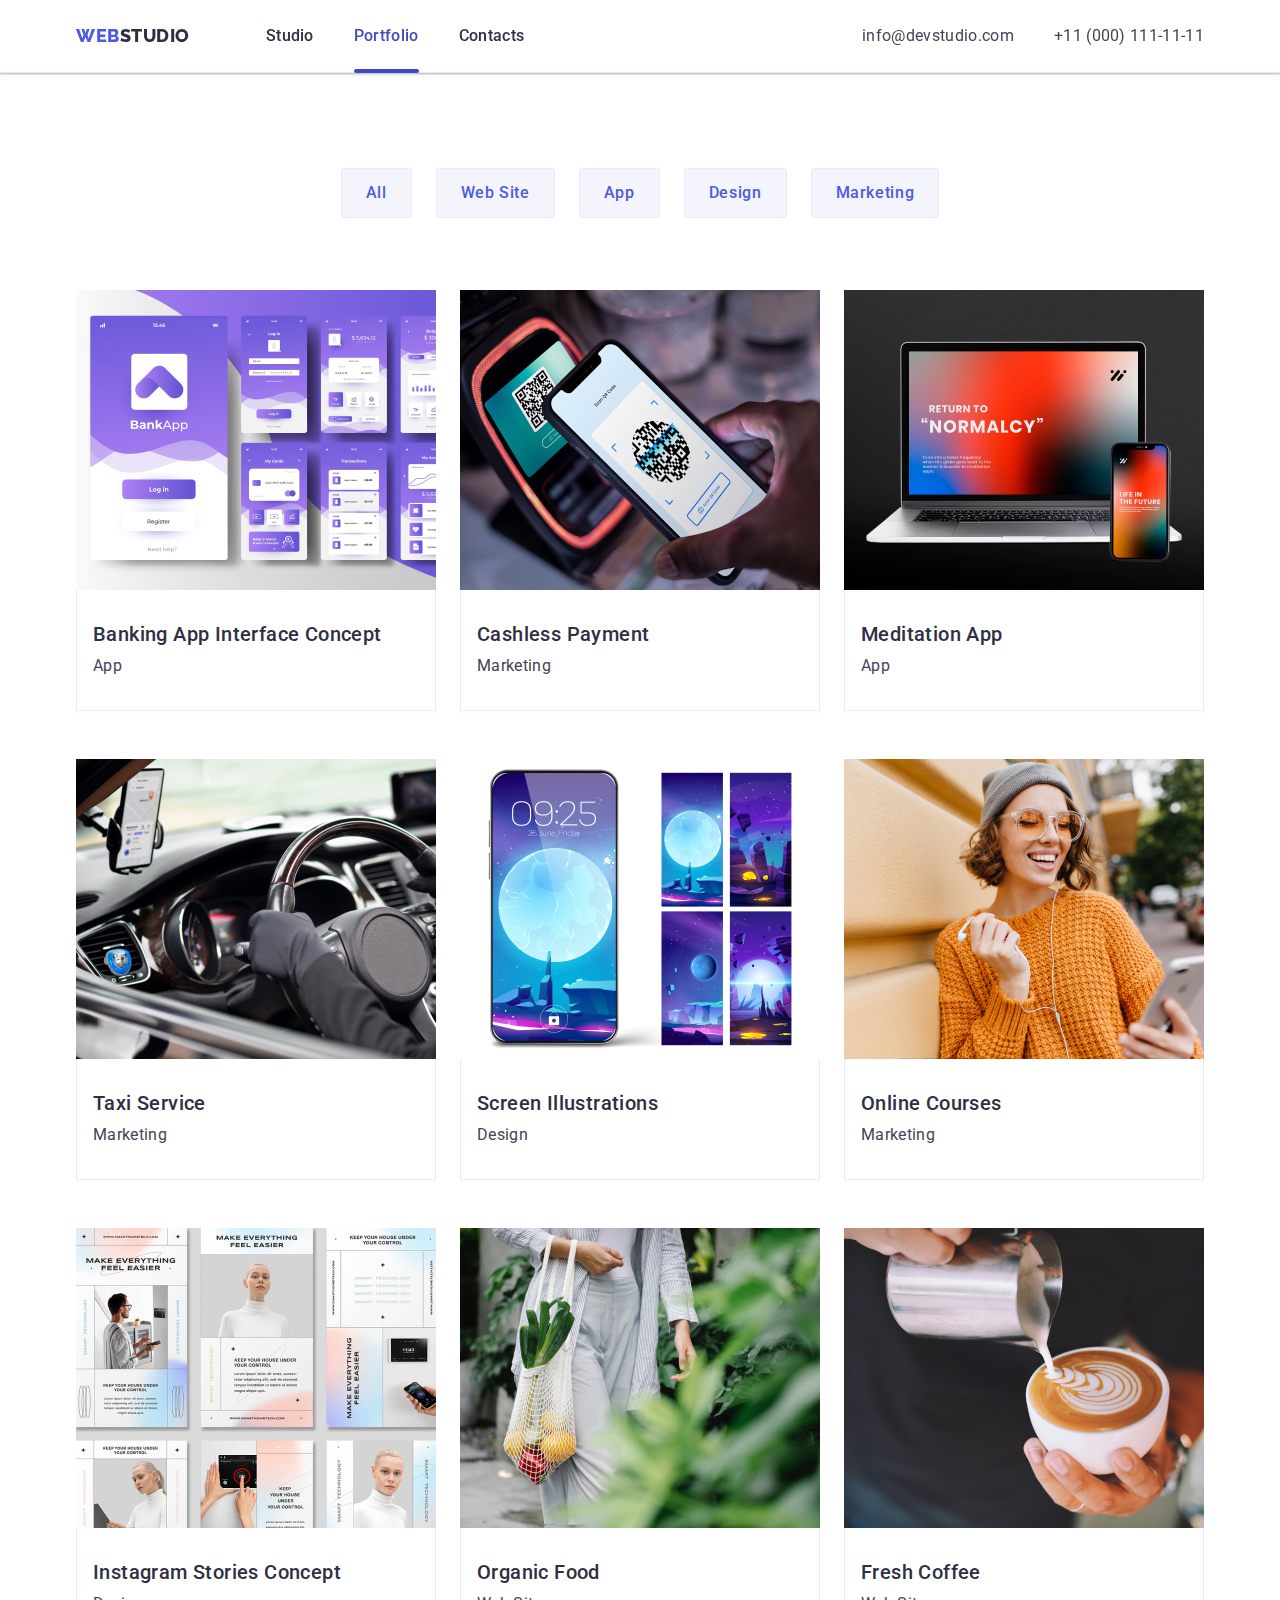
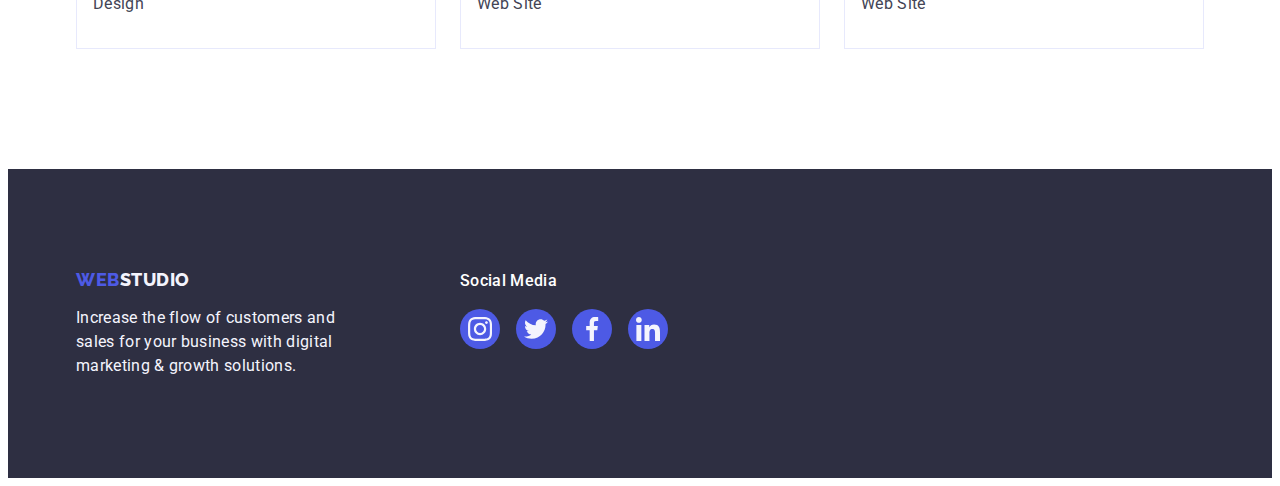
==== portfolio.html @ 29285bf5 "Initial commit" ====
<!DOCTYPE html>
<html lang="en">


<head>
    <meta charset="UTF-8">
    <meta http-equiv="X-UA-Compatible" content="IE=edge">
    <meta name="viewport" content="width=device-width, initial-scale=1.0">
    <title>Portfolio</title>
    <link rel="preconnect" href="https://fonts.googleapis.com">
    <link rel="preconnect" href="https://fonts.gstatic.com" crossorigin>
    <link
        href="https://fonts.googleapis.com/css2?family=Raleway:wght@800&family=Roboto:wght@400;500;700;900&display=swap"
        rel="stylesheet">
    <link rel="stylesheet" href="https://cdnjs.cloudflare.com/ajax/libs/modern-normalize/1.1.0/modern-normalize.min.css"
        integrity="sha512-wpPYUAdjBVSE4KJnH1VR1HeZfpl1ub8YT/NKx4PuQ5NmX2tKuGu6U/JRp5y+Y8XG2tV+wKQpNHVUX03MfMFn9Q=="
        crossorigin="anonymous" referrerpolicy="no-referrer" />
    <link rel="stylesheet" href="./css/styles.css" />
</head>


<body>


    <!--Header-secton-->


    <header class="header">
        <div class="container header-container">
            <nav class="header-class nav-menu">
                <a class="link header-logo
" href="./index.html">Web<span class="header-logo-dark">Studio</span></a>


                <ul class="list nav">
                    <li><a class="link header-nav" href="./index.html">Studio</a></li>
                    <li><a class="link current header-nav" href="./portfolio.html">Portfolio</a></li>
                    <li><a class="link header-nav" href="">Contacts</a></li>
                </ul>
            </nav>


            <address class="contact">
                <ul class="address-links list">
                    <li><a class="link" href="mailto:info@devstudio.com">info@devstudio.com</a></li>
                    <li><a class="link" href="tel:+110001111111">+11 (000) 111-11-11</a></li>
                </ul>
            </address>
        </div>
    </header>
    <!--Header-section-->



    <main>


        <!--Section1-buttons-->

        <div class="hero-section">
        <section class="section buttons-section">
            <div class="container">
                <h1 class="visually-hidden">Our-portfolio</h1>
                <ul class="buttons-list list">
                    <li><button class="buttons-item" type="button">All</button></li>
                    <li><button class="buttons-item" type="button">Web Site</button></li>
                    <li><button class="buttons-item" type="button">App</button></li>
                    <li><button class="buttons-item" type="button">Design</button></li>
                    <li><button class="buttons-item" type="button">Marketing</button></li>
                </ul>

<!--Portfolio-list-9icons-->



                <ul class="portfolio list">
                    <li class="app-portfolio-card">
                        <a class="link portfolio-link" href="">
                            <div class="portfolio-box"><img class="portfolio-icon" src="./images/BankingApp.jpg"
                                alt="BankingApp" width="360">
                                <p class="portfolio-flip-card">14 Stylish and User-Friendly App Design Concepts · Task Manager App · Calorie Tracker App · Exotic Fruit Ecommerce App · Cloud Storage App</p>
                            </div>
                                <div class="app-portfolio-container">
                                <h2 class="title">Banking App Interface Concept</h2>
                                <p class="subtitle">App</p>
                            </div>
                        </a>
                    </li>
                    <li class="app-portfolio-card">
                        <a class="link portfolio-link" href="">
                            <div class="portfolio-box"><img class="portfolio-icon" src="./images/CashlessPayment.jpg"
                                alt="CashlessPayment" width="360">
                                <p class="portfolio-flip-card">14 Stylish and User-Friendly App Design Concepts · Task Manager App · Calorie Tracker App · Exotic Fruit Ecommerce App · Cloud Storage App</p>
                            </div>
                                <div class="app-portfolio-container">
                                <h2 class="title">Cashless Payment</h2>
                                <p class="subtitle">Marketing</p>
                            </div>
                        </a>
                    </li>
                    <li class="app-portfolio-card">
                        <a class="link portfolio-link" href="">
                            <div class="portfolio-box"><img class="portfolio-icon" src="./images/MeditationApp.jpg"
                                alt="MeditationApp" width="360">
                                <p class="portfolio-flip-card">14 Stylish and User-Friendly App Design Concepts · Task Manager App · Calorie Tracker App · Exotic Fruit Ecommerce App · Cloud Storage App</p>
                           </div>
                                <div class="app-portfolio-container">
                                <h2 class="title">Meditation App</h2>
                                <p class="subtitle">App</p>
                            </div>
                        </a>
                    </li>
                    <li class="app-portfolio-card">
                        <a class="link portfolio-link" href="">
                            <div class="portfolio-box"><img class="portfolio-icon" src="./images/TaxiService.jpg"
                                alt="TaxiService" width="360">
                                <p class="portfolio-flip-card">14 Stylish and User-Friendly App Design Concepts · Task Manager App · Calorie Tracker App · Exotic Fruit Ecommerce App · Cloud Storage App</p>
                            </div>
                                <div class="app-portfolio-container">
                                <h2 class="title">Taxi Service</h2>
                                <p class="subtitle">Marketing</p>
                            </div>
                        </a>
                    </li>
                    <li class="app-portfolio-card">
                        <a class="link portfolio-link" href="">
                            <div class="portfolio-box"><img class="portfolio-icon" src="./images/ScreenIllustrations.jpg"
                                alt="ScreenIllustrations" width="360">
                                <p class="portfolio-flip-card">14 Stylish and User-Friendly App Design Concepts · Task Manager App · Calorie Tracker App · Exotic Fruit Ecommerce App · Cloud Storage App</p>
                            </div>
                                <div class="app-portfolio-container">
                                <h2 class="title">Screen Illustrations</h2>
                                <p class="subtitle">Design</p>
                            </div>
                        </a>
                    </li>
                    <li class="app-portfolio-card">
                        <a class="link portfolio-link" href="">
                            <div class="portfolio-box"><img class="portfolio-icon" src="./images/OnlineCourses.jpg"
                                alt="OnlineCourses" width="360">
                                <p class="portfolio-flip-card">14 Stylish and User-Friendly App Design Concepts · Task Manager App · Calorie Tracker App · Exotic Fruit Ecommerce App · Cloud Storage App</p>
                            </div>
                                <div class="app-portfolio-container">
                                <h2 class="title">Online Courses</h2>
                                <p class="subtitle">Marketing</p>
                            </div>
                        </a>
                    </li>
                    <li class="app-portfolio-card">
                        <a class="link portfolio-link" href="">
                            <div class="portfolio-box"><img class="portfolio-icon" src="./images/InstagramStories.jpg"
                                alt="InstagramStories" width="360">
                                <p class="portfolio-flip-card">14 Stylish and User-Friendly App Design Concepts · Task Manager App · Calorie Tracker App · Exotic Fruit Ecommerce App · Cloud Storage App</p>
                            </div>
                                <div class="app-portfolio-container">
                                <h2 class="title">Instagram Stories Concept</h2>
                                <p class="subtitle">Design</p>
                            </div>
                        </a>
                    </li>
                    <li class="app-portfolio-card">
                        <a class="link portfolio-link" href="">
                            <div class="portfolio-box"><img class="portfolio-icon" src="./images/OrganicFood.jpg"
                                alt="OrganicFood" width="360">
                                <p class="portfolio-flip-card">14 Stylish and User-Friendly App Design Concepts · Task Manager App · Calorie Tracker App · Exotic Fruit Ecommerce App · Cloud Storage App</p>
                            </div>
                                <div class="app-portfolio-container">
                                <h2 class="title">Organic Food</h2>
                                <p class="subtitle">Web Site</p>
                            </div>
                        </a>
                    </li>
                    <li class="app-portfolio-card">
                        <a class="link portfolio-link" href="">
                            <div class="portfolio-box"><img class="portfolio-icon" src="./images/FreshCoffee.jpg"
                                alt="FreshCoffee" width="360">
                                <p class="portfolio-flip-card">14 Stylish and User-Friendly App Design Concepts · Task Manager App · Calorie Tracker App · Exotic Fruit Ecommerce App · Cloud Storage App</p>
                            </div>
                                <div class="app-portfolio-container">
                                <h2 class="title">Fresh Coffee</h2>
                                <p class="subtitle">Web Site</p>
                            </div>
                        </a>
                    </li>
                </ul>
            </div>
        </section>

    </div>
    </main>


    <!--Footer-->


    <footer class="footer">
        <div class="container footer-all">
            <div class="footer-logo-container">
            <a class="link logo-webfooter" href="./index.html">Web<span class="footer-logo-light">Studio</span></a>
            <p class="footer-description">Increase the flow of customers and sales for your business with digital marketing &
                growth solutions.</p>
        </div>
<div class="footer-social">
    <h3 class="social-media">Social Media</h3>
    <ul class="social-list-bottom list">
        <li class="social-list-footer">
        <a href="#" class="social-list-footer-link">
        <svg class="social-list-icon-footer" width="24" height="24">
            <use href="./images/icon.svg#icon-instagram"></use>
        </svg> 
    </a>
        </li>
        <li class="social-list-footer">
            <a href="#" class="social-list-footer-link">
            <svg class="social-list-icon-footer" width="24" height="24">
                <use href="./images/icon.svg#icon-twitter"></use>
            </svg> 
        </a>
            </li>
            <li class="social-list-footer">
                <a href="#" class="social-list-footer-link">
                <svg class="social-list-icon-footer" width="24" height="24">
                    <use href="./images/icon.svg#icon-facebook"></use>
                </svg> 
            </a>
                </li>
                <li class="social-list-footer">
                    <a href="#" class="social-list-footer-link">
                    <svg class="social-list-icon-footer" width="24" height="24">
                        <use href="./images/icon.svg#icon-linkedin"></use>
                    </svg>
                </a>
                    </li>
    </ul>
</div>
</div>
    </footer>



</body>


</html>
---- css/styles.css ----
:root {
    --fontfamily: "Roboto", sans-serif;
    --fontfamilysecond: "Raleway", sans-serif;
    --maincolor: #434455;
    --textcolor: #2e2f42;
    --secondarycolor: #f4f4fd;
    --backgroundcolor: #ffffff;
    --logowebcolor: #4d5ae5;
    --activebackbtncolor: #404bbf;
    --btnbordercolor: #e7e9fc;
    --icon-color: #afb1b8;
    --header-idx:10;
    --modal-idx:100;
    --cubic: cubic-bezier(0.4, 0, 0.2, 1);
  }
  
  body {
    font-family: var(--fontfamily);
    color: var(--maincolor);
    background-color: var(--backgroundcolor);
  }
  
  
  .list {
    list-style: none;
  }
  
  
  .link {
    text-decoration: none;
  }
  
  
  h1,
  h2,
  h3,
  h4,
  p {
    margin-top: 0;
    margin-bottom: 0;
  }
  
  
  ul,
  ol {
    margin-top: 0;
    margin-bottom: 0;
    padding-left: 0;
  }
  
  
  img {
    display: block;
  }
  
  
  .container {
    width: 1158px;
    padding: 0 15px;
    margin-left: auto;
    margin-right: auto;
  }
  
  
  
  html {
    box-sizing: border-box;
  }
  
  

  
  
  .box {
    outline: 2px solid orangered;
  }
  
  
  *,
  *::before,
  *::after {
    box-sizing: inherit;
  }
  
  
  .title {
    margin-bottom: 8px;
    color: var(--textcolor);
    font-size: 20px;
    line-height: 1.5;
    letter-spacing: 0.02em;
    font-weight: 500;
  }
  
  
  .visually-hidden {
    position: absolute;
    width: 1px;
    height: 1px;
    margin: -1px;
    border: 0;
    padding: 0;
  
  
    white-space: nowrap;
    clip-path: inset(100%);
    clip: rect(0 0 0 0);
    overflow: hidden;
  }
  
  
  
  
  .header {
    position:fixed;
    border-bottom: 1px solid var(--btnbordercolor);
    box-shadow:0px 2px 1px rgba(46, 47, 66, 0.08), 0px 1px 1px rgba(46, 47, 66, 0.16), 0px 1px 6px rgba(46, 47, 66, 0.08);
  z-index: var(--header-idx);
  background-color: var(--backgroundcolor);
  width:100%;
  top:0;
  left:0;
  }
  
  
  .header-container {
    display: flex;
    align-items: center;
  }
  
  
  .header-class{
    display: flex;
    align-items: center;
  }
  
  
  .nav-menu > a {
    font-size: 18px;
    font-weight: 800;
    font-size: 18px;
    line-height: 1.17;
    letter-spacing: 0.03em;
    text-transform: uppercase;
  }
  
  
  .header-logo {
    color: var(--logowebcolor);
    font-family: var(--fontfamilysecond);
    margin-right: 76px;
  }
  
  
  
  
  .header-logo-dark{
    color: var(--textcolor);
    font-family: var(--fontfamilysecond);
  }
  
  
  
  
  
  .footer-logo-light{
    color: var(--secondarycolor);
    font-family: var(--fontfamilysecond);
  }
  
  
  .nav {
    display: flex;
    align-items: center;
    gap: 40px;
  }
  
  
  .header-nav{
    position:relative;
    display: block;
    font-weight: 500;
    line-height: 1.5;
    letter-spacing: 0.02em;
    color: var(--textcolor);
    padding: 24px 0;
    transition: color 250ms var(--cubic); 
  }
  
  
  .header-nav:hover,
  .header-nav:focus{
  color: var(--activebackbtncolor);
  }
  
  .header-nav::after{
    content: '';
    position:absolute;
    bottom: -1px;
    left:0;
    display: block;
    width: 100%;
    height: 4px;
    border-radius: 2px;
    transition: background-color 250ms var(--cubic); 
  }
  
  .header-nav:hover::after ,
  .header-nav:focus::after {
  background-color: var(--activebackbtncolor);
  }
  
  .current.header-nav::after{
    background-color: var(--activebackbtncolor);
  }

  .current.header-nav{
    color: var(--activebackbtncolor);
  }
  .contact{
    font-style: normal;
    margin-left: auto;
  }
  
  
  .address-links {
    display: flex;
    align-items: center;
    gap: 40px;
  }
  
  
  .address-links .link {
    font-weight: 400;
    line-height: 1.5;
    letter-spacing: 0.02em;
    color: var(--maincolor);
    transition: color 250ms var(--cubic);
  }
  
  
  .address-links .link:hover,
  .address-links .link:focus {
    color: var(--activebackbtncolor);
  }
  

  .hero-image{
    background-image:linear-gradient(rgba(46, 47, 66, 0.7), rgba(46, 47, 66, 0.7)), url('../images/people-office1.jpg');
    background-size: cover;
    background-position: center;
    background-repeat: no-repeat;
  max-width: 1440px;
    text-align: center;
    padding: 188px 0;
    margin-left: auto;
    margin-right: auto;
  }
  
  .hero-section{
margin-top: 72px;
  }
  
  .hero-text {
    font-weight: 700;
    font-size: 56px;
    line-height: 1.07;
    margin-top: 0;
    margin-right: auto;
    margin-left: auto;
    letter-spacing: 0.02em;
    color: var(--backgroundcolor);
    margin-bottom: 40px;
    display: block;
    max-width: 496px;
  }
  
  
  .button-order{
    font-weight: 500;
    font-size: 16px;
    line-height: 1.5;
    align-items: center;
    letter-spacing: 0.04em;
    font-family: var(--fontfamily);
    color: var(--backgroundcolor);
    background-color: var(--logowebcolor);
    cursor: pointer;
    border-radius: 4px;
    padding: 16px 32px;
    display: block;
    margin-left: auto;
    margin-right: auto;
    min-width: 169px;
    height: 56px;
    border: none;
    transition: background-color 250ms var(--cubic); 
  }
  
  
  .button-order:hover,
  .button-order:focus {
    background-color: var(--activebackbtncolor);
  }
  
  
  
  
  .features {
    flex-basis: calc((100% - 72px) / 4);

  }
  
  
  .features-list {
    display: flex;
    gap: 24px;
  }
  
  
.tit .title {
    font-weight: 500;
    font-size: 20px;
    line-height: 1.2;
    letter-spacing: 0.02em;
    color: var(--textcolor);
    background-color: var(--backgroundcolor);
    margin-bottom: 8px;
  }

.text-title {
font-weight: 400;
font-size: 16px;
line-height: 1.5;
text-align: center;
letter-spacing: 0.02em;
color: var(--maincolor);
}
  
  .features-section {
    padding: 120px 0;
  }

  .features-icon-container{
    background-color: var(--secondarycolor);
    width: 264px;
    height: 112px;
    align-items: center;
    list-style: none;
    display: flex;
    border-radius:4px;
margin-bottom: 8px;
justify-content: center;
  }

  .features-list-icon{
    fill: var(--textcolor) ;
  }

  .features-description{
    font-weight: 400;
    font-size: 16px;
    line-height: 1.5;
    letter-spacing: 0.02em;
  }
  
  
  
  
  
  .work-mission{
    padding-bottom: 120px;
  }
  
  
  .work-mission-title{
    font-weight: 700;
    font-size: 36px;
    line-height: 1.11;
    text-align: center;
    letter-spacing: 0.02em;
    text-transform: capitalize;
    color: var(--textcolor);
    margin-top: 0;
    margin-bottom: 72px;
  }
  
  
  .work {
    display: flex;
    gap: 24px;
  }
  
  
  .work-image {
    display: block;
    flex-basis: calc((100% - 3 * 16px) / 3);
  }
  
  
  
  
  
  .our-team{
    background-color: var(--secondarycolor);
    padding:120px 0;
  }
  
  
  .team-card {
    background-color: var(--backgroundcolor);
    flex-basis: calc((100% - 72px) / 4);
    border-radius: 0px 0px 4px 4px;
    box-shadow: 0px 1px 6px rgba(46, 47, 66, 0.08), 0px 1px 1px rgba(46, 47, 66, 0.16), 0px 2px 1px rgba(46, 47, 66, 0.08);
  }
  
  
  .employee-container {
    padding: 32px 0;
    box-shadow: 0px 1px 6px rgba(46, 47, 66, 0.08),
      0px 1px 1px rgba(46, 47, 66, 0.16), 0px 2px 1px rgba(46, 47, 66, 0.08);
    border-radius: 0px 0px 4px 4px;
  }
  
  
  .team-employee {
    text-align: center;
  }
  
  
  .our-team-title{
    font-weight: 700;
    font-size: 36px;
    line-height: 1.11;
    text-align: center;
    letter-spacing: 0.02em;
    text-transform: capitalize;
    color: var(--textcolor);
    margin-top: 0;
    margin-bottom: 72px;
  }
  
  
  .employee {
    display: flex;
    gap: 24px;
  }
  
  .social-list{
display: flex;
justify-content: center;
gap: 24px;
margin-top: 8px;
}

  .social-list-link {
    display: flex;
    justify-content: center;
    align-items: center;
    border-radius: 50%;
    width: 40px;
    height: 40px;
    background-color: var(--logowebcolor);
    transition: background-color 250ms var(--cubic); 
  }


  .social-list-link:hover,
  .social-list-link:focus {
background-color: var(--activebackbtncolor);
  }

  .social-list-icon {
    fill: var(--secondarycolor);
  }
  

  .customers-section{
      padding: 120px 0;
    }
  
    .customers-title{
    font-weight: 700;
    font-size: 36px;
    line-height: 1.1;
    text-align: center;
    letter-spacing: 0.02em;
    color: var(--textcolor);
    margin-bottom: 72px;
    }

.customers{
  display: flex;
  gap: 24px;
}
.customers-list-link{
width:100%;
height:100%;
border: 1px solid #8E8F99;
border-radius: 4px;
display: flex;
align-items: center;
justify-content: center;
color: var(--icon-color);
transition: border-color 250ms var(--cubic), color 250ms var(--cubic); 
    }

    .customers-list-link:hover,
    .customers-list-link:focus{
      border-color: var(--activebackbtncolor);
      color: var(--activebackbtncolor);
    }
    .customer-list-item{
    width: calc((100% - 120px) / 6);
    height: 88px;
    }

    .customers-list-icon{
      fill: currentColor;
    }
  .buttons-item {
    font-weight: 500;
    font-size: 16px;
    font-family: var(--fontfamily);
    line-height: 1.5;
    text-align: center;
    letter-spacing: 0.04em;
    color: var(--logowebcolor);
    background-color: var(--secondarycolor);
    cursor: pointer;
    border-radius: 4px;
    padding: 12px 24px;
    border: 1px solid var(--btnbordercolor);
    transition: background-color 250ms var(--cubic), color 250ms var(--cubic), border 250ms var(--cubic), box-shadow 250ms var(--cubic); 
  }
  
  
  .buttons-item:hover,
  .buttons-item:focus,
  .buttons-item:active {
    color: var(--backgroundcolor);
    background-color: var(--activebackbtncolor);
    border: 1px solid transparent;
    box-shadow: 0px 3px 1px rgba(0, 0, 0, 0.1), 0px 2px 1px rgba(0, 0, 0, 0.08), 0px 2px 2px rgba(0, 0, 0, 0.12); 
  }
  
  
  .buttons-section {
    padding: 96px 0 120px;
  }
  
  
  .buttons-list {
    display: flex;
    justify-content: center;
    gap: 24px;
    margin-bottom: 72px;
  }
  
  
  
  .portfolio {
    display: flex;
    flex-wrap: wrap;
  
  
    gap: 24px;
    row-gap: 48px;
  }
  
  
  .portfolio .title {
    font-weight: 500;
    font-size: 20px;
    line-height: 1.2;
    letter-spacing: 0.02em;
    color: var(--textcolor);
  }
  
  
  .portfolio .subtitle {
    font-family: var(--fontfamily);
    font-weight: 400;
    font-size: 16px;
    line-height: 1.5;
    letter-spacing: 0.02em;
    color: var(--maincolor);
  }
  
  
  .app-portfolio-container {
    padding: 32px 16px;
    border: 1px solid var(--btnbordercolor);
    border-top: 0;
  }
  

  .portfolio-link:hover .portfolio-flip-card,
  .portfolio-link:focus .portfolio-flip-card{
transform: translate(0, 0);
  }

  .portfolio-link{
    display:block;
    transition: box-shadow 250ms var(--cubic); 
  }
  
  .portfolio-link:hover,
  .portfolio-link:focus{
    box-shadow: 0px 1px 6px rgba(46, 47, 66, 0.08), 0px 1px 1px rgba(46, 47, 66, 0.16), 0px 2px 1px rgba(46, 47, 66, 0.08);
  }

  .portfolio-box{
    position:relative;
    display:block;
    overflow:hidden;
  }
  
  .portfolio-flip-card{
    position:absolute;
    bottom:0;
    left:0;
    width:100%;
    height:100%;
    padding-top:40px;
    padding-left:32px;
    padding-right:32px;
    text-align: justify;
color: var(--secondarycolor);
background-color: var(--logowebcolor);
mix-blend-mode: normal;
font-weight: 400;
font-size: 16px;
line-height: 1.5;
letter-spacing: 0.02em;
transform: translate(0,100%);
transition: transform 250ms var(--cubic); 
}
  
.logo-webfooter {
    font-size: 18px;
    font-weight: 800;
    line-height: 1.17;
    display: flex;
    align-items: center;
    letter-spacing: 0.03em;
    text-transform: uppercase;
    display: block;
    color: var(--logowebcolor);
    font-family: var(--fontfamilysecond);
    margin-bottom: 16px;
    display: inline-block;
  }
  
  
  .footer {
    background-color: var(--textcolor);
    padding: 100px 0;
  }
  
  
  .footer-description {
    font-weight: 400;
    line-height: 1.5;
    letter-spacing: 0.02em;
    color: var(--secondarycolor);
    width: 264px;
  }

  .footer-all{
    display: flex;
    align-items: baseline;
    gap:120px;
  }

  .footer-social{
    align-items: center;
    width: 208px;
    height: 80px;
    left: 540px;
    top: 2988px;
  }

  .social-media{
  font-weight: 500;
font-size: 16px;
line-height: 1.5;
letter-spacing: 0.02em;
color: var(--backgroundcolor);
margin-bottom: 16px;
  }

  .social-list-bottom{
    display: flex;
    gap: 16px;
  }
 .social-list-footer{
  width: 40px;
  height: 40px;
  gap:16px;
 }
  .social-list-footer-link{
    display: flex;
    justify-content: center;
    align-items: center;
    border-radius: 50%;
   width: 100%;
   height: 100%;
    background-color: var(--logowebcolor);
    transition: background-color 250ms var(--cubic) ;
  }

.social-list-icon-footer{
  fill: var(--secondarycolor);

}

  .social-list-footer-link:hover,
  .social-list-footer-link:focus{
background-color: #31D0AA;
  }

  .overlay{
position: fixed;
top:0;
left:0;
width:100%;
height:100%;
z-index: var(--modal-idx);
right:0;
bottom: 0;
background-color: rgba(46, 47, 66, 0.4);
transition: opacity 250ms var(--cubic), visibility 250ms var(--cubic);
  }

.overlay.is-hidden{
  opacity:0;
  visibility:hidden;
  pointer-events: none;
}

  .modal{
position: absolute;
top:50%;
left: 50%;
transform: translate(-50%, -50%);
width:408px;
height: 576px;
background-color: #fcfcfc;
box-shadow: 0px 1px 1px rgba(0, 0, 0, 0.14), 0px 1px 3px rgba(0, 0, 0, 0.12), 0px 2px 1px rgba(0, 0, 0, 0.2);
border-radius: 4px;
  }

  .modal-close-btn{
    position:absolute;
    width:24px;
    height:24px;
display: flex;
align-items: center;
justify-content: center;
top: 24px;
right:24px;
box-sizing: border-box;
background-color: var(--btnbordercolor);
 border-radius:50%;
 cursor: pointer;
 transition: background-color 250ms var(--cubic); 
 }

  .modal-icon{
transition: background-color 250ms var(--cubic); 
  }

  .modal-close-btn:hover,
  .modal-close-btn:focus{
background-color: var(--activebackbtncolor);
  }

  .modal-close-btn:hover .modal-icon,
  .modal-close-btn:focus .modal-icon{
 fill: var(--backgroundcolor);
  }
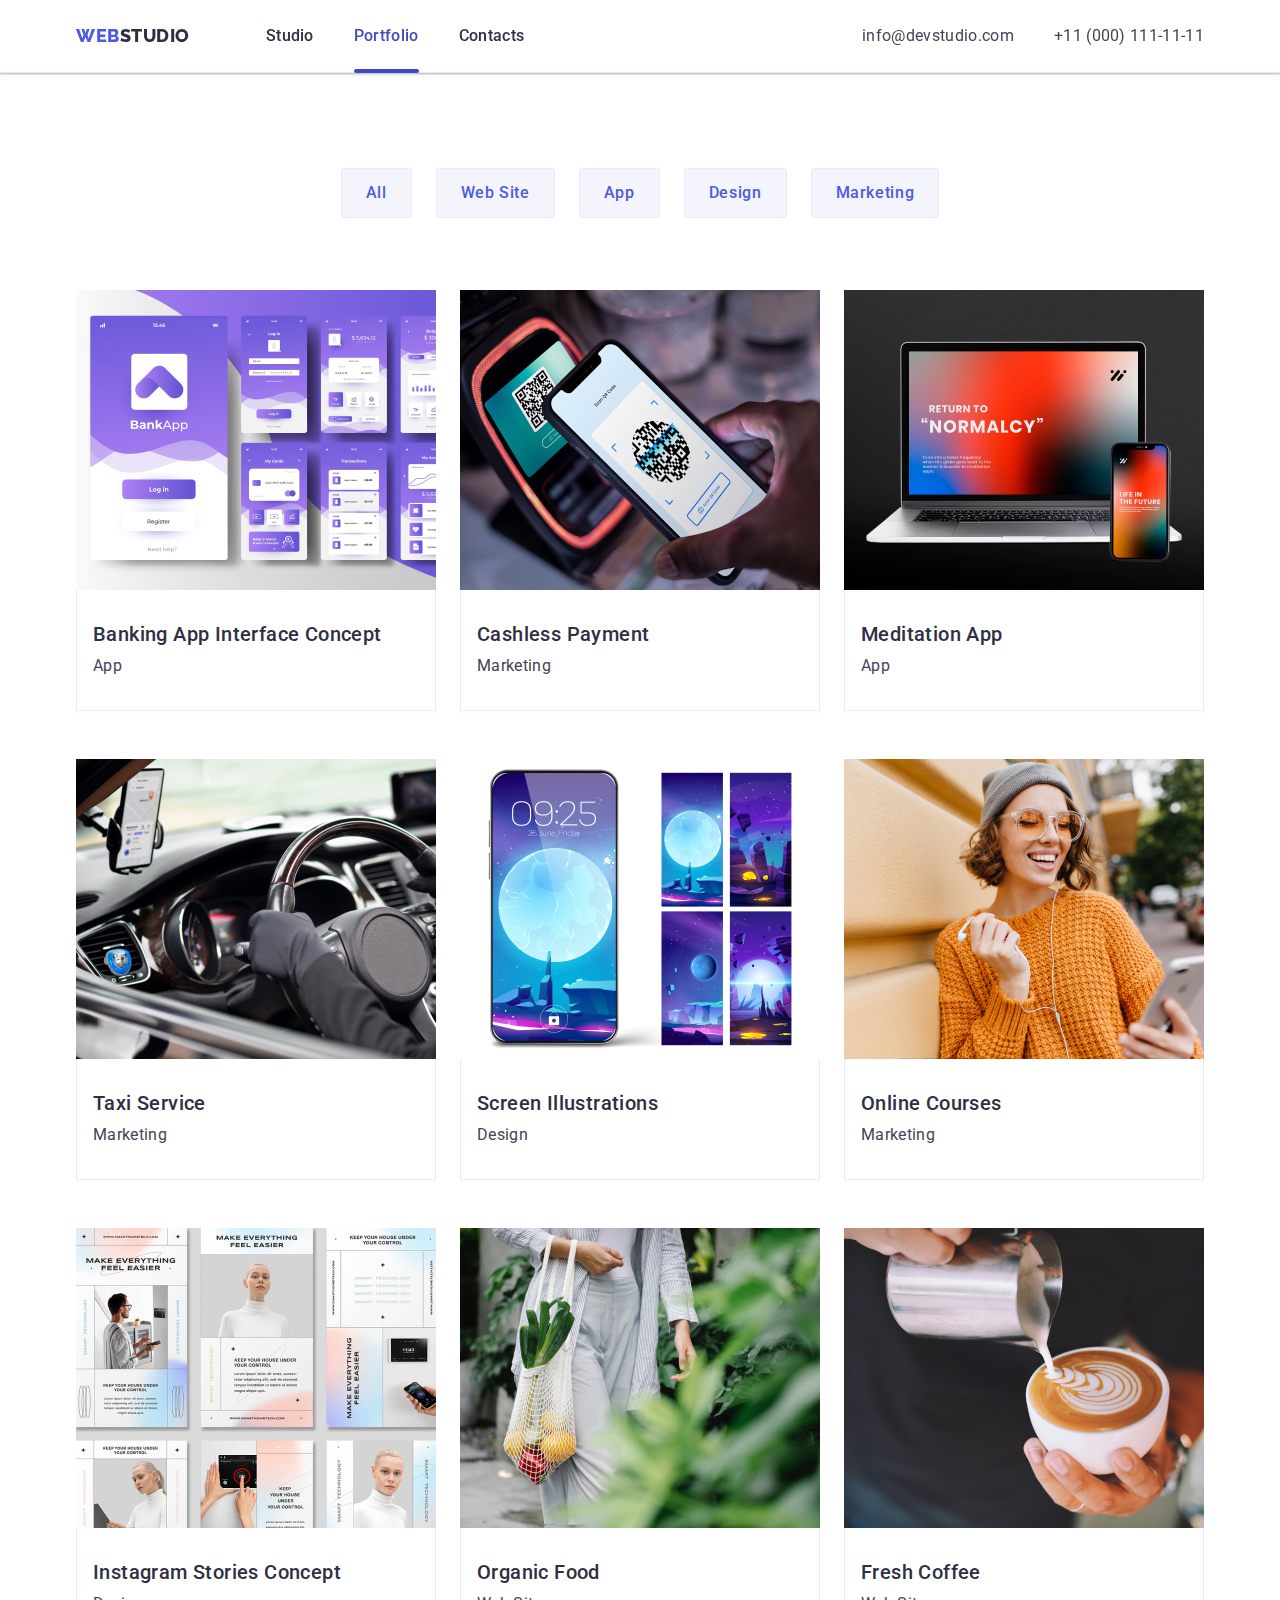
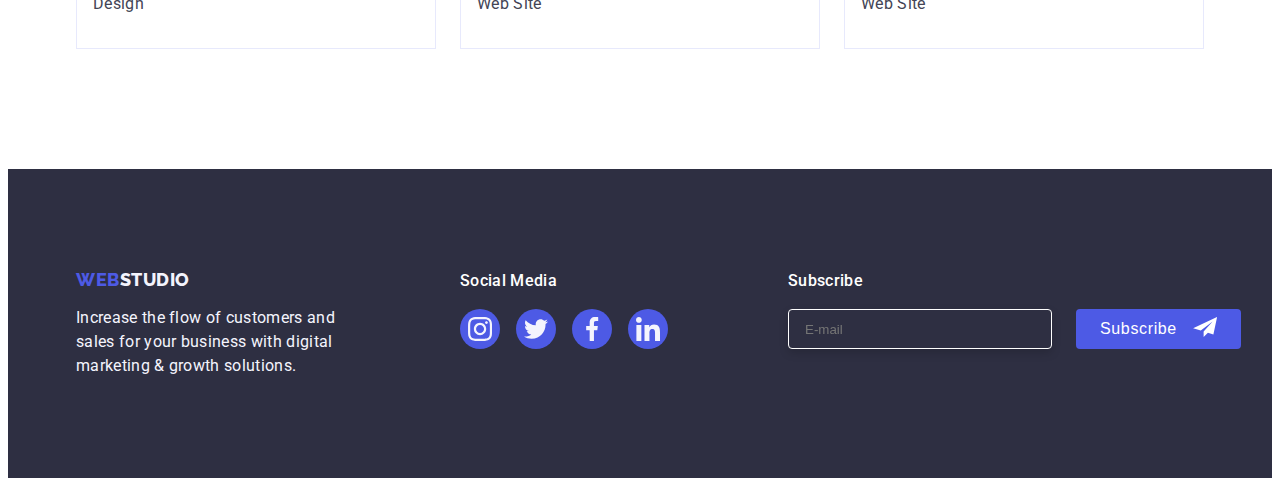
==== commit 8237d19c: "Main" ====
--- a/portfolio.html
+++ b/portfolio.html
@@ -233,6 +233,19 @@
                     </li>
     </ul>
 </div>
+
+<form class="footer-contact-form">
+    <p class="footer-form-text">Subscribe</p>
+    <div class="footer-form-container">
+    <label class="footer-form-field"><input type="email" name="user_email" class="footer-form-input" pattern="[a-z0-9._%+-]+@[a-z0-9.-]+\.[a-z]{2,4}$]" placeholder="E-mail"></label>
+    <button type="submit" class="footer-form-subscribe">Subscribe
+        <svg class="footer-form-icon" width="24" height="20">
+            <use href="./images/icon.svg#icon-icon-send"></use>
+        </svg>
+    </button>
+</div>
+</form>
+
 </div>
     </footer>
 
--- a/css/styles.css
+++ b/css/styles.css
@@ -721,6 +721,86 @@
 background-color: #31D0AA;
   }
 
+
+  .footer-contact-form{
+    display:flex;
+    flex-direction: column;
+  }
+
+.footer-form-text {
+font-weight: 500;
+font-size: 16px;
+line-height: 1.5;
+letter-spacing: 0.02em;
+color: var(--backgroundcolor);
+}
+
+
+.footer-form-container{
+  margin-top: 16px;
+  display: flex;
+}
+
+.footer-form-field{
+  position: relative;
+  display: block;
+}
+
+  .footer-form-field::placeholder{
+ position: absolute;
+font-weight: 400;
+font-size: 12px;
+line-height: 2.0;
+letter-spacing: 0.04em;
+color: var(--backgroundcolor);
+
+  }
+
+
+  .footer-form-input{
+border: 1px solid var(--backgroundcolor);
+filter: drop-shadow(0px 4px 4px rgba(0, 0, 0, 0.15));
+border-radius: 4px;
+background-color: var(--textcolor);
+color: var(--backgroundcolor);
+width: 264px;
+height: 40px;
+padding: 8px 16px;
+  }
+
+  .footer-form-subscribe{
+    position:relative;
+text-align: left;
+padding-left: 24px;
+    font-weight: 500;
+    font-size: 16px;
+    line-height: 1.5;
+    letter-spacing: 0.04em;
+    color: var(--backgroundcolor);
+    background-color: var(--logowebcolor);
+    cursor: pointer;
+    border-radius: 4px;
+    margin-left: 24px;
+    width: 165px;
+    height: 40px;
+    border: none;
+    transition: background-color 250ms var(--cubic); 
+}
+
+.footer-form-subscribe:hover,
+.footer-form-subscribe:focus {
+    background-color: var(--activebackbtncolor);
+  }
+  
+
+  .footer-form-icon{
+    position: absolute;
+fill: var(--backgroundcolor);
+flex-wrap: wrap;
+margin-left: 16px;
+margin-right: 10px;
+  }
+
   .overlay{
 position: fixed;
 top:0;
@@ -750,6 +830,7 @@
 background-color: #fcfcfc;
 box-shadow: 0px 1px 1px rgba(0, 0, 0, 0.14), 0px 1px 3px rgba(0, 0, 0, 0.12), 0px 2px 1px rgba(0, 0, 0, 0.2);
 border-radius: 4px;
+padding: 72px 24px 24px 24px;
   }
 
   .modal-close-btn{
@@ -763,7 +844,7 @@
 right:24px;
 box-sizing: border-box;
 background-color: var(--btnbordercolor);
- border-radius:50%;
+border-radius:50%;
  cursor: pointer;
  transition: background-color 250ms var(--cubic); 
  }
@@ -780,4 +861,150 @@
   .modal-close-btn:hover .modal-icon,
   .modal-close-btn:focus .modal-icon{
  fill: var(--backgroundcolor);
-  }+  }
+
+  .modal-form {
+display: flex;
+flex-direction: column;
+  }
+
+  .modal-text {
+    font-weight: 500;
+    font-size: 16px;
+    line-height: 1.5;
+    text-align: center;
+    letter-spacing: 0.02em;
+    color: var(--textcolor)
+  }
+
+  .modal-form-container{
+margin-top: 16px;
+  }
+
+  .modal-form-field{
+margin-bottom: 8px;
+  }
+
+  .modal-form-text{
+    font-weight: 400;
+    font-size: 12px;
+    line-height: 1.17;
+    letter-spacing: 0.04em;
+    color: #8E8F99;
+    margin-bottom: 8px;
+  }
+  
+  .modal-form-wrapper{
+position:relative;
+display: block;
+  }
+
+  .modal-form-input {
+width: 100%;
+height: 40px;
+border: 1px solid rgba(46, 47, 66, 0.4);
+border-radius: 4px;
+padding-left: 40px ;
+transition: border-color var(--logowebcolor) 250ms var(--cubic);
+}
+
+.modal-form-icon{
+  position:absolute;
+  top:50%;
+  left:16px;
+  transform: translate(0,-50%);
+  display:block;
+  fill: var(--textcolor);
+  transition: fill var(--logowebcolor) 250ms var(--cubic);
+}
+
+.modal-form-input:focus{
+border-color: var(--logowebcolor);
+outline: none;
+}
+
+.modal-form-input:focus + .modal-form-icon {
+  fill: var(--logowebcolor);
+}
+
+
+.modal-form-msg{
+width: 100%;
+height: 120px;
+border: 1px solid rgba(46, 47, 66, 0.4);
+border-radius: 4px;
+padding: 8px 16px;
+}
+
+.modal-form-msg::placeholder{
+font-weight: 400;
+font-size: 12px;
+line-height: 1.17;
+letter-spacing: 0.04em;
+color: rgba(46, 47, 66, 0.4);
+}
+
+
+.modal-form-check-desc{
+font-weight: 400;
+font-size: 12px;
+line-height: 1.33;
+letter-spacing: 0.04em;
+color: #8E8F99;
+margin-left: 8px;
+}
+
+.modal-form-check {
+width: 16px;
+height: 16px;
+border: 1px solid rgba(46, 47, 66, 0.4);
+border-radius: 2px;
+}
+
+.modal-form-check:focus{
+background-color: var(--activebackbtncolor);
+}
+
+.modal-form-submit {
+font-weight: 500;
+font-size: 16px;
+line-height: 1.5;
+align-items: center;
+text-align: center;
+letter-spacing: 0.04em;
+color: var(--backgroundcolor);
+background: var(--logowebcolor);
+cursor: pointer;
+box-shadow: 0px 4px 4px rgba(0, 0, 0, 0.15);
+border-radius: 4px;
+padding: 16px 32px;
+display: block;
+margin-top: 24px;
+margin-left: auto;
+margin-right: auto;
+min-width: 169px;
+height: 56px;
+border: none;
+transition: background-color 250ms var(--cubic); 
+}
+
+.modal-form-submit:hover,
+.modal-form-submit:focus {
+    background-color: var(--activebackbtncolor);
+  }
+
+
+  .modal-form-privacy{
+    font-weight: 400;
+font-size: 12px;
+line-height: 1.33;
+letter-spacing: 0.04em;
+text-decoration-line: underline;
+color: var(--logowebcolor);
+transition: color 250ms var(--cubic); 
+  }
+
+.modal-form-privacy:hover,
+.modal-form-privacy:focus {
+color: var(--activebackbtncolor);
+}